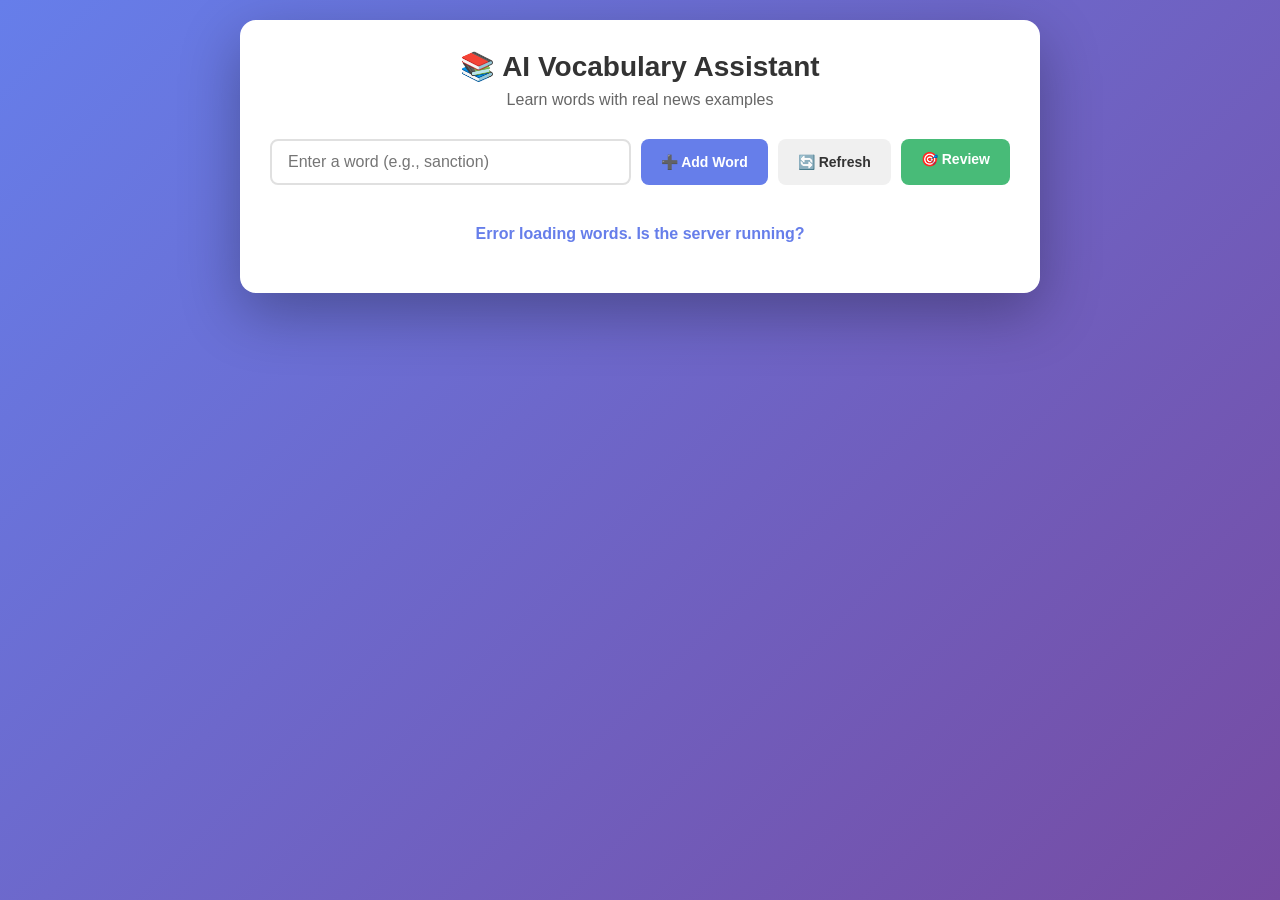
==== frontend/index.html @ 3e0038eb "Initial commit - AI Vocab Assistant" ====
<!DOCTYPE html>
<html lang="en">
<head>
    <meta charset="UTF-8">
    <meta name="viewport" content="width=device-width, initial-scale=1.0">
    <title>AI Vocabulary Assistant</title>
    <link rel="stylesheet" href="style.css">
</head>
<body>
    <div class="container">
        <header>
            <h1>📚 AI Vocabulary Assistant</h1>
            <p>Learn words with real news examples</p>
        </header>
        
        <div class="add-section">
            <input type="text" id="wordInput" placeholder="Enter a word (e.g., sanction)" />
            <button onclick="addWord()">➕ Add Word</button>
            <button onclick="loadWords()">🔄 Refresh</button>
            <a href="review.html" class="btn-review">🎯 Review</a>
        </div>
        
        <div id="loading" class="loading hidden">Searching real news sources...</div>
        
        <div id="wordList" class="word-list">
            <!-- Words loaded dynamically -->
        </div>
    </div>
    
    <script src="app.js"></script>
</body>
</html>
---- frontend/style.css ----
* { margin: 0; padding: 0; box-sizing: border-box; }

body {
    font-family: -apple-system, BlinkMacSystemFont, 'Segoe UI', Roboto, sans-serif;
    background: linear-gradient(135deg, #667eea 0%, #764ba2 100%);
    min-height: 100vh;
    padding: 20px;
}

.container {
    max-width: 800px;
    margin: 0 auto;
    background: white;
    border-radius: 16px;
    padding: 30px;
    box-shadow: 0 20px 60px rgba(0,0,0,0.3);
}

header {
    text-align: center;
    margin-bottom: 30px;
}

header h1 { font-size: 28px; color: #333; margin-bottom: 8px; }
header p { color: #666; }

.add-section {
    display: flex;
    gap: 10px;
    margin-bottom: 20px;
    flex-wrap: wrap;
}

.add-section input {
    flex: 1;
    min-width: 200px;
    padding: 12px 16px;
    border: 2px solid #e0e0e0;
    border-radius: 8px;
    font-size: 16px;
}

.add-section button, .btn-review {
    padding: 12px 20px;
    border: none;
    border-radius: 8px;
    cursor: pointer;
    font-size: 14px;
    font-weight: 600;
    text-decoration: none;
    display: inline-block;
}

.add-section button:first-of-type { background: #667eea; color: white; }
.add-section button:nth-of-type(2) { background: #f0f0f0; color: #333; }
.btn-review { background: #48bb78; color: white; }

.loading {
    text-align: center;
    padding: 20px;
    color: #667eea;
    font-weight: 600;
}

.hidden { display: none !important; }

.word-list {
    display: grid;
    gap: 16px;
}

.word-card {
    border: 1px solid #e0e0e0;
    border-radius: 12px;
    padding: 20px;
    transition: transform 0.2s, box-shadow 0.2s;
    cursor: pointer;
}

.word-card:hover {
    transform: translateY(-2px);
    box-shadow: 0 8px 25px rgba(0,0,0,0.1);
}

.word-card h2 {
    font-size: 22px;
    color: #333;
    margin-bottom: 4px;
}

.phonetic {
    color: #667eea;
    font-family: 'Courier New', monospace;
    font-size: 14px;
}

.pos {
    display: inline-block;
    background: #f0f0f0;
    padding: 2px 8px;
    border-radius: 4px;
    font-size: 12px;
    color: #666;
    margin: 4px 0;
}

.meaning {
    color: #555;
    margin: 8px 0;
    font-size: 15px;
}

.example {
    font-style: italic;
    color: #444;
    margin: 10px 0;
    padding-left: 12px;
    border-left: 3px solid #667eea;
}

.translation {
    color: #764ba2;
    font-size: 14px;
    margin-bottom: 8px;
}

.source-link {
    color: #667eea;
    text-decoration: none;
    font-size: 13px;
}

.source-link:hover { text-decoration: underline; }

.back-link {
    display: inline-block;
    margin-bottom: 20px;
    color: #667eea;
    text-decoration: none;
    font-weight: 600;
}

.word-detail .section {
    margin: 20px 0;
    padding: 16px;
    background: #f8f9fa;
    border-radius: 8px;
}

.word-detail .section h3 {
    font-size: 16px;
    color: #333;
    margin-bottom: 10px;
}

.word-detail ul { padding-left: 20px; }
.word-detail li { margin: 4px 0; color: #555; }

.btn-delete {
    background: #fc8181;
    color: white;
    border: none;
    padding: 10px 20px;
    border-radius: 8px;
    cursor: pointer;
    margin-top: 20px;
}

.review-container { text-align: center; }

.review-card {
    background: #f8f9fa;
    border-radius: 16px;
    padding: 40px 30px;
    margin-bottom: 20px;
}

.review-card h2 { font-size: 36px; color: #333; margin-bottom: 10px; }
.review-card .example { font-size: 18px; color: #555; margin: 20px 0; }

.review-actions {
    display: flex;
    gap: 15px;
    justify-content: center;
    margin-top: 20px;
}

.btn-reveal {
    background: #667eea;
    color: white;
    border: none;
    padding: 14px 40px;
    border-radius: 8px;
    font-size: 16px;
    cursor: pointer;
}

.btn-hard {
    background: #fc8181;
    color: white;
    border: none;
    padding: 12px 30px;
    border-radius: 8px;
    cursor: pointer;
    font-size: 16px;
}

.btn-easy {
    background: #48bb78;
    color: white;
    border: none;
    padding: 12px 30px;
    border-radius: 8px;
    cursor: pointer;
    font-size: 16px;
}

.progress { color: #666; font-size: 14px; margin-top: 10px; }

.done {
    font-size: 24px;
    color: #48bb78;
    padding: 40px;
    text-align: center;
}

@media (max-width: 600px) {
    body { padding: 10px; }
    .container { padding: 20px; border-radius: 12px; }
    header h1 { font-size: 22px; }
    .add-section { flex-direction: column; }
    .add-section input { width: 100%; }
    .review-card { padding: 30px 20px; }
    .review-card h2 { font-size: 28px; }
    .review-actions { flex-direction: column; }
    .btn-hard, .btn-easy { width: 100%; }
}
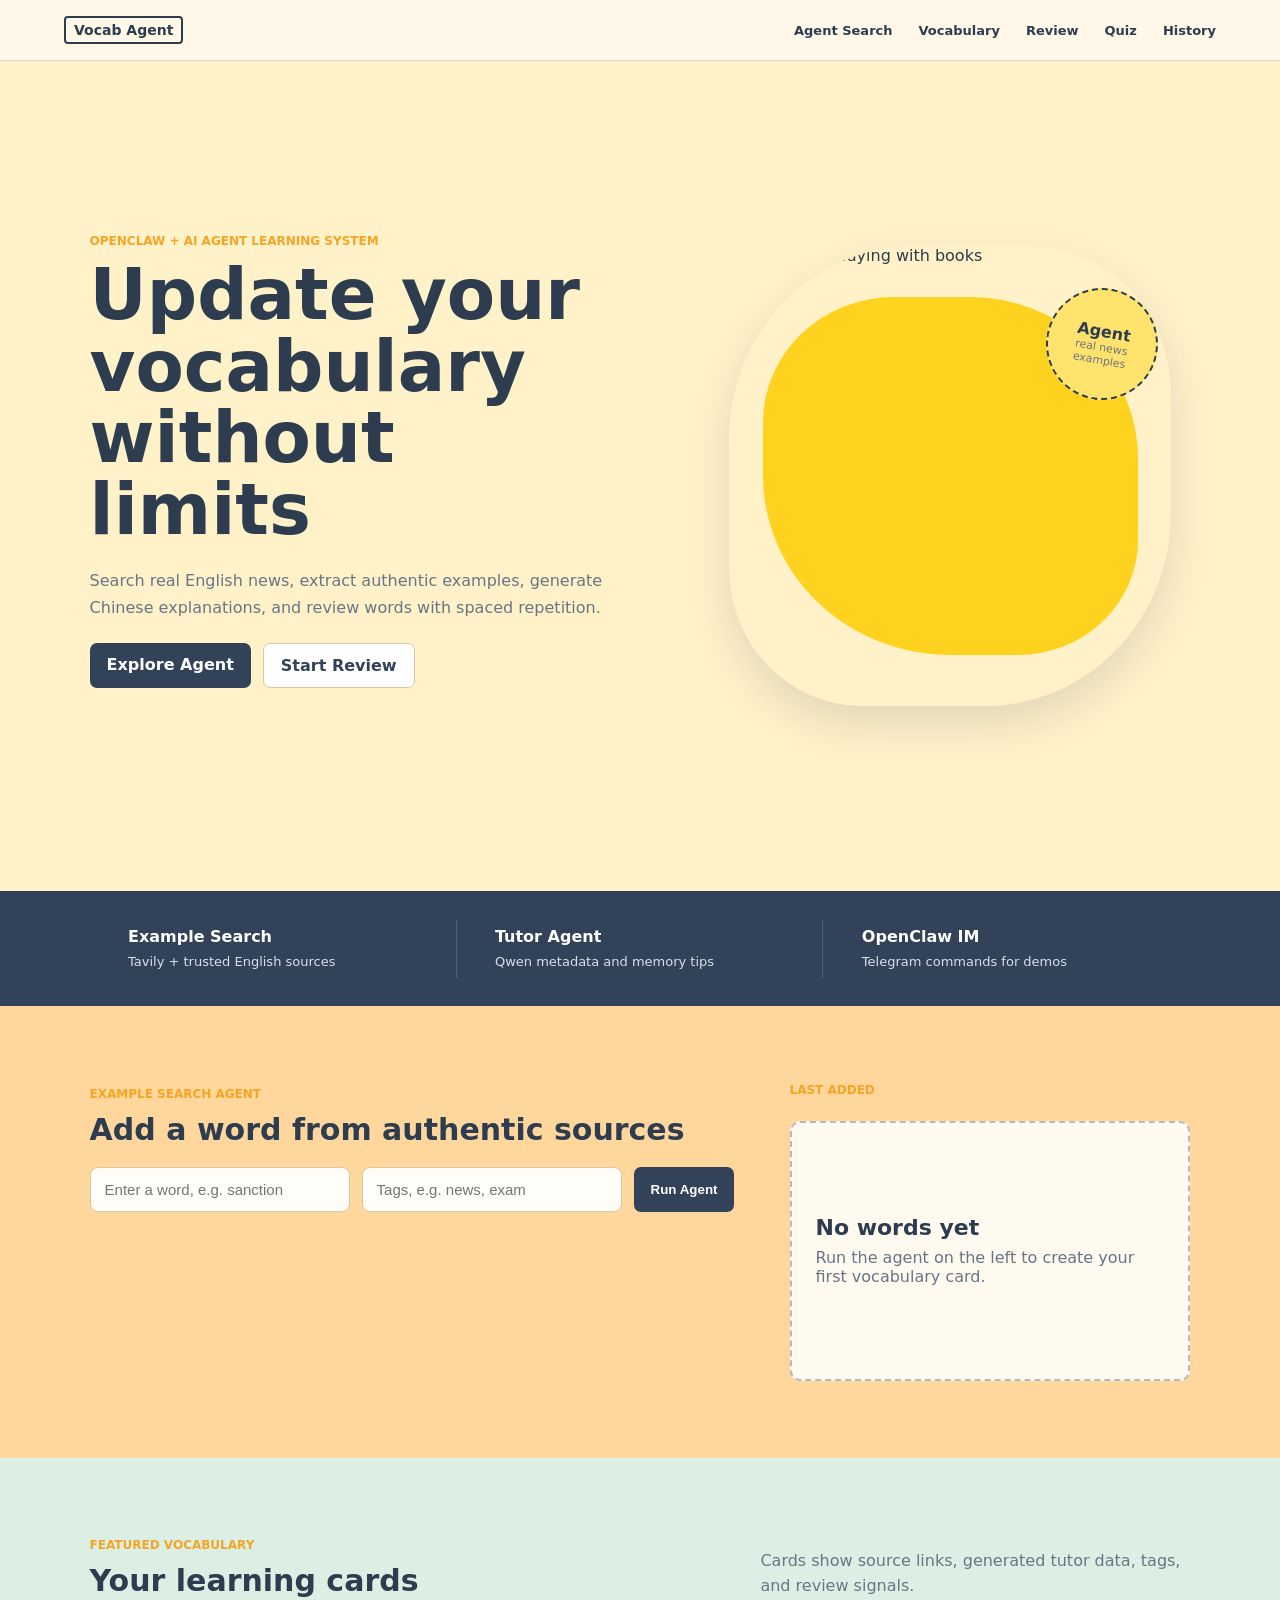
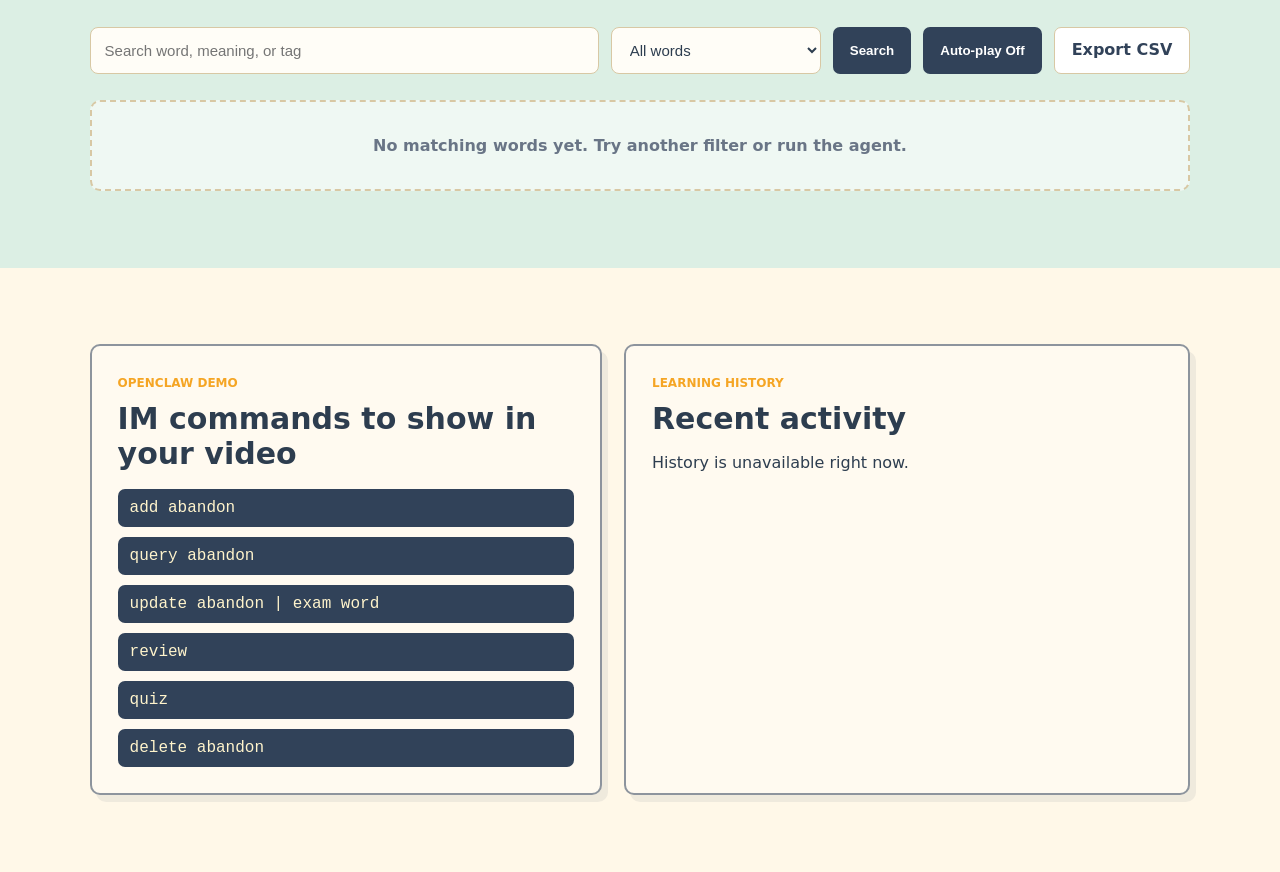
==== commit c9afc78a: "Complete OpenClaw AI vocabulary assistant" ====
--- a/frontend/index.html
+++ b/frontend/index.html
@@ -4,29 +4,130 @@
     <meta charset="UTF-8">
     <meta name="viewport" content="width=device-width, initial-scale=1.0">
     <title>AI Vocabulary Assistant</title>
-    <link rel="stylesheet" href="style.css">
+    <link rel="stylesheet" href="assets/css/style.css">
 </head>
 <body>
-    <div class="container">
-        <header>
-            <h1>📚 AI Vocabulary Assistant</h1>
-            <p>Learn words with real news examples</p>
-        </header>
-        
-        <div class="add-section">
-            <input type="text" id="wordInput" placeholder="Enter a word (e.g., sanction)" />
-            <button onclick="addWord()">➕ Add Word</button>
-            <button onclick="loadWords()">🔄 Refresh</button>
-            <a href="review.html" class="btn-review">🎯 Review</a>
+    <nav class="top-nav">
+        <a class="brand" href="index.html">Vocab Agent</a>
+        <div class="nav-links" id="navLinks">
+            <a href="#agent">Agent Search</a>
+            <a href="#vocabulary">Vocabulary</a>
+            <a href="review.html">Review</a>
+            <a href="quiz.html">Quiz</a>
+            <a href="history.html">History</a>
         </div>
-        
-        <div id="loading" class="loading hidden">Searching real news sources...</div>
-        
-        <div id="wordList" class="word-list">
-            <!-- Words loaded dynamically -->
-        </div>
-    </div>
-    
-    <script src="app.js"></script>
+        <button class="menu-button" onclick="toggleMenu()">Menu</button>
+    </nav>
+
+    <main>
+        <section class="hero">
+            <div class="hero-copy">
+                <span class="eyebrow">OpenClaw + AI Agent learning system</span>
+                <h1>Update your vocabulary without limits</h1>
+                <p>Search real English news, extract authentic examples, generate Chinese explanations, and review words with spaced repetition.</p>
+                <div class="hero-actions">
+                    <a href="#agent" class="primary-link">Explore Agent</a>
+                    <a href="review.html" class="secondary-link">Start Review</a>
+                </div>
+                <div class="hero-metrics" id="stats">
+                    <!-- Stats loaded dynamically -->
+                </div>
+            </div>
+            <div class="hero-visual" aria-label="Student learning vocabulary">
+                <img src="https://images.unsplash.com/photo-1522202176988-66273c2fd55f?auto=format&fit=crop&w=700&q=80" alt="Students studying with books">
+                <div class="hero-badge">
+                    <strong>Agent</strong>
+                    <span>real news examples</span>
+                </div>
+            </div>
+        </section>
+
+        <section class="feature-strip">
+            <article>
+                <strong>Example Search</strong>
+                <span>Tavily + trusted English sources</span>
+            </article>
+            <article>
+                <strong>Tutor Agent</strong>
+                <span>Qwen metadata and memory tips</span>
+            </article>
+            <article>
+                <strong>OpenClaw IM</strong>
+                <span>Telegram commands for demos</span>
+            </article>
+        </section>
+
+        <section id="agent" class="agent-panel">
+            <div class="agent-left">
+                <div>
+                    <span class="eyebrow">Example Search Agent</span>
+                    <h2>Add a word from authentic sources</h2>
+                </div>
+                <div class="agent-form">
+                    <input type="text" id="wordInput" placeholder="Enter a word, e.g. sanction">
+                    <input type="text" id="tagInput" placeholder="Tags, e.g. news, exam">
+                    <button onclick="addWord()">Run Agent</button>
+                </div>
+                <div id="loading" class="agent-loading hidden">
+                    <span></span>
+                    Searching English sources and generating tutor data...
+                </div>
+            </div>
+            <div class="latest-word-panel">
+                <span class="eyebrow">Last added</span>
+                <div id="latestWordCard" class="latest-word-card">
+                    <!-- Latest word loaded dynamically -->
+                </div>
+            </div>
+        </section>
+ 
+
+        <section id="vocabulary" class="featured-section">
+            <div class="section-heading split">
+                <div>
+                    <span class="eyebrow">Featured vocabulary</span>
+                    <h2>Your learning cards</h2>
+                </div>
+                <p>Cards show source links, generated tutor data, tags, and review signals.</p>
+            </div>
+            <div class="toolbar vocabulary-toolbar">
+                <input type="search" id="searchInput" placeholder="Search word, meaning, or tag">
+                <select id="filterSelect" onchange="loadWords()">
+                    <option value="">All words</option>
+                    <option value="favorite">Favorites</option>
+                    <option value="hard">Hard words</option>
+                    <option value="fallback">AI fallback examples</option>
+                </select>
+                <button onclick="loadWords()">Search</button>
+                <button onclick="toggleAutoplay()" id="autoplayBtn">Auto-play Off</button>
+                <a class="export-link" href="/api/vocab/export.csv">Export CSV</a>
+            </div>
+            <div id="wordList" class="word-list">
+                <!-- Words loaded dynamically -->
+            </div>
+        </section>
+
+        <section class="demo-grid">
+            <article class="command-card">
+                <span class="eyebrow">OpenClaw demo</span>
+                <h2>IM commands to show in your video</h2>
+                <div class="command-list">
+                    <code>add abandon</code>
+                    <code>query abandon</code>
+                    <code>update abandon | exam word</code>
+                    <code>review</code>
+                    <code>quiz</code>
+                    <code>delete abandon</code>
+                </div>
+            </article>
+            <article class="history-card">
+                <span class="eyebrow">Learning history</span>
+                <h2>Recent activity</h2>
+                <div id="historyPreview" class="history-list">Loading records...</div>
+            </article>
+        </section>
+    </main>
+
+    <script src="assets/js/app.js"></script>
 </body>
-</html>+</html>
--- a/frontend/assets/css/style.css
+++ b/frontend/assets/css/style.css
@@ -0,0 +1,936 @@
+* { box-sizing: border-box; margin: 0; padding: 0; }
+
+:root {
+    --cream: #fff1c8;
+    --cream-soft: #fff8e8;
+    --peach: #ffd79d;
+    --mint: #dcefe4;
+    --ink: #2d3d4f;
+    --muted: #697586;
+    --line: #d8c8a4;
+    --navy: #314259;
+    --orange: #f5a524;
+    --yellow: #ffd21f;
+    --card: #fffaf0;
+    --green: #2f8f68;
+    --red: #c84f4f;
+    --shadow: 0 18px 40px rgba(49, 66, 89, 0.14);
+}
+
+html { scroll-behavior: smooth; }
+
+body {
+    font-family: Inter, ui-sans-serif, system-ui, -apple-system, BlinkMacSystemFont, "Segoe UI", sans-serif;
+    background: var(--cream-soft);
+    color: var(--ink);
+    min-height: 100vh;
+}
+
+a { color: inherit; }
+
+.top-nav {
+    position: sticky;
+    top: 0;
+    z-index: 20;
+    width: 100%;
+    margin: 0;
+    padding: 16px clamp(24px, 5vw, 96px);
+    display: flex;
+    align-items: center;
+    justify-content: space-between;
+    border: 0;
+    border-bottom: 1px solid rgba(49, 66, 89, 0.18);
+    border-radius: 0;
+    background: rgba(255, 248, 232, 0.95);
+    backdrop-filter: blur(12px);
+}
+
+.brand {
+    font-weight: 900;
+    text-decoration: none;
+    border: 2px solid var(--ink);
+    border-radius: 4px;
+    padding: 4px 8px;
+    font-size: 14px;
+}
+
+.nav-links {
+    display: flex;
+    gap: 26px;
+    align-items: center;
+    font-size: 13px;
+    font-weight: 700;
+}
+
+.nav-links a {
+    text-decoration: none;
+}
+
+.menu-button {
+    display: none;
+}
+
+main {
+    width: 100%;
+    margin: 0;
+    overflow: hidden;
+    border-radius: 0;
+    background: var(--cream-soft);
+}
+
+.hero {
+    min-height: calc(100vh - 70px);
+    display: grid;
+    grid-template-columns: minmax(0, 1.05fr) minmax(420px, 0.95fr);
+    gap: clamp(36px, 7vw, 110px);
+    align-items: center;
+    padding: clamp(48px, 7vw, 92px) clamp(24px, 7vw, 120px);
+    background: var(--cream);
+}
+
+.hero-copy {
+    animation: fadeUp 0.55s ease both;
+}
+
+.eyebrow {
+    display: inline-block;
+    color: var(--orange);
+    font-size: 12px;
+    text-transform: uppercase;
+    letter-spacing: 0;
+    font-weight: 900;
+    margin-bottom: 12px;
+}
+
+.hero h1 {
+    max-width: 680px;
+    font-size: clamp(46px, 5.5vw, 86px);
+    line-height: 1.02;
+    letter-spacing: 0;
+    margin-bottom: 20px;
+}
+
+.hero p {
+    color: var(--muted);
+    line-height: 1.7;
+    max-width: 720px;
+    margin-bottom: 22px;
+}
+
+.hero-actions {
+    display: flex;
+    gap: 12px;
+    margin-bottom: 34px;
+    flex-wrap: wrap;
+}
+
+.primary-link,
+.secondary-link,
+button,
+.export-link {
+    border: 0;
+    border-radius: 7px;
+    padding: 12px 17px;
+    font-weight: 900;
+    text-decoration: none;
+    cursor: pointer;
+    transition: transform 0.2s ease, box-shadow 0.2s ease, background 0.2s ease;
+    white-space: nowrap;
+}
+
+.primary-link,
+button {
+    background: var(--navy);
+    color: white;
+}
+
+.secondary-link,
+.export-link {
+    background: white;
+    color: var(--navy);
+    border: 1px solid var(--line);
+}
+
+button:hover,
+.primary-link:hover,
+.secondary-link:hover,
+.export-link:hover {
+    transform: translateY(-2px);
+    box-shadow: 0 10px 22px rgba(49, 66, 89, 0.18);
+}
+
+.hero-metrics {
+    display: grid;
+    grid-template-columns: repeat(4, minmax(0, 1fr));
+    gap: 18px;
+}
+
+.hero-metrics div {
+    min-width: 0;
+}
+
+.hero-metrics strong {
+    display: block;
+    font-size: 22px;
+}
+
+.hero-metrics span {
+    color: var(--muted);
+    font-size: 12px;
+}
+
+.hero-visual {
+    position: relative;
+    min-height: 380px;
+    display: grid;
+    place-items: center;
+}
+
+.hero-visual::before {
+    content: "";
+    position: absolute;
+    width: 78%;
+    height: 78%;
+    background: var(--yellow);
+    border-radius: 35% 45% 32% 50%;
+}
+
+.hero-visual img {
+    position: relative;
+    width: min(560px, 92%);
+    height: min(460px, 52vh);
+    object-fit: cover;
+    border-radius: 42% 32% 42% 30%;
+    box-shadow: var(--shadow);
+}
+
+.hero-badge {
+    position: absolute;
+    right: 32px;
+    top: 42px;
+    width: 112px;
+    height: 112px;
+    border-radius: 999px;
+    border: 2px dashed var(--ink);
+    background: #ffe36c;
+    display: grid;
+    place-content: center;
+    text-align: center;
+    transform: rotate(10deg);
+}
+
+.hero-badge strong {
+    font-size: 16px;
+}
+
+.hero-badge span {
+    font-size: 11px;
+    color: var(--muted);
+}
+
+.feature-strip {
+    display: grid;
+    grid-template-columns: repeat(3, 1fr);
+    gap: 0;
+    background: var(--navy);
+    color: white;
+    padding: 28px clamp(24px, 7vw, 120px);
+}
+
+.feature-strip article {
+    padding: 8px clamp(18px, 3vw, 48px);
+    border-right: 1px solid rgba(255,255,255,0.16);
+}
+
+.feature-strip article:last-child { border-right: 0; }
+.feature-strip strong { display: block; margin-bottom: 5px; }
+.feature-strip span { color: #d8e0ea; font-size: 13px; }
+
+.agent-panel,
+.category-band,
+.featured-section,
+.demo-grid {
+    padding: clamp(48px, 6vw, 86px) clamp(24px, 7vw, 120px);
+}
+
+.agent-panel {
+    display: grid;
+    grid-template-columns: minmax(320px, 0.92fr) minmax(300px, 0.58fr);
+    gap: clamp(28px, 5vw, 72px);
+    align-items: start;
+    background: var(--peach);
+}
+
+.agent-left {
+    display: grid;
+    align-content: center;
+    gap: 20px;
+}
+
+.agent-panel h2,
+.section-heading h2,
+.command-card h2,
+.history-card h2 {
+    font-size: 30px;
+    line-height: 1.15;
+}
+
+.agent-form,
+.toolbar {
+    display: grid;
+    grid-template-columns: minmax(260px, 1fr) 260px auto;
+    gap: 12px;
+}
+
+.toolbar {
+    grid-template-columns: minmax(260px, 1fr) 210px auto auto auto;
+}
+
+.agent-form {
+    justify-self: stretch;
+    width: min(100%, 980px);
+}
+
+.latest-word-panel {
+    display: grid;
+    align-content: start;
+    gap: 12px;
+}
+
+.latest-word-card {
+    min-height: 100%;
+}
+
+.latest-preview-card {
+    min-height: 100%;
+}
+
+.empty-latest-card {
+    min-height: 260px;
+    display: grid;
+    align-content: center;
+    gap: 8px;
+    padding: 24px;
+    background: var(--card);
+    border: 2px dashed rgba(49, 66, 89, 0.35);
+    border-radius: 10px;
+    color: var(--muted);
+}
+
+.empty-latest-card strong {
+    color: var(--ink);
+    font-size: 22px;
+}
+
+.vocabulary-toolbar {
+    margin: 0 0 26px;
+}
+
+input,
+select,
+textarea {
+    width: 100%;
+    border: 1px solid var(--line);
+    border-radius: 8px;
+    background: #fffdf7;
+    color: var(--ink);
+    padding: 13px 14px;
+    font-size: 15px;
+}
+
+textarea {
+    min-height: 92px;
+    resize: vertical;
+}
+
+.agent-loading {
+    display: flex;
+    align-items: center;
+    gap: 10px;
+    font-weight: 800;
+    color: var(--navy);
+}
+
+.agent-loading span {
+    width: 18px;
+    height: 18px;
+    border: 3px solid rgba(49,66,89,0.25);
+    border-top-color: var(--navy);
+    border-radius: 999px;
+    animation: spin 0.8s linear infinite;
+}
+
+.hidden { display: none !important; }
+
+.category-band {
+    background: #ffd7a0;
+    padding-top: 42px;
+    padding-bottom: 42px;
+}
+
+.section-heading {
+    text-align: center;
+    margin-bottom: 28px;
+}
+
+.section-heading.split {
+    display: flex;
+    justify-content: space-between;
+    align-items: end;
+    text-align: left;
+    gap: 24px;
+}
+
+.section-heading.split p {
+    max-width: 430px;
+    color: var(--muted);
+    line-height: 1.6;
+}
+
+.featured-section {
+    background: var(--mint);
+}
+
+.word-list {
+    display: grid;
+    grid-template-columns: repeat(auto-fit, minmax(300px, 1fr));
+    gap: 20px;
+}
+
+.word-card,
+.command-card,
+.history-card,
+.detail-card,
+.review-card,
+.quiz-card {
+    background: var(--card);
+    border: 2px solid rgba(49, 66, 89, 0.55);
+    border-radius: 10px;
+    box-shadow: 6px 7px 0 rgba(49, 66, 89, 0.08);
+}
+
+.word-card {
+    min-height: 300px;
+    padding: 22px;
+    cursor: pointer;
+    transition: transform 0.2s ease, box-shadow 0.2s ease;
+}
+
+.word-card:hover {
+    transform: translateY(-5px);
+    box-shadow: 9px 12px 0 rgba(49, 66, 89, 0.12);
+}
+
+.card-topline {
+    display: flex;
+    justify-content: space-between;
+    align-items: start;
+    gap: 12px;
+    margin-bottom: 12px;
+}
+
+.word-card h3,
+.detail-card h1 {
+    font-size: 24px;
+}
+
+.phonetic {
+    color: var(--orange);
+    font-size: 14px;
+    font-family: "Courier New", monospace;
+}
+
+.meta-row {
+    display: flex;
+    flex-wrap: wrap;
+    gap: 6px;
+    margin-top: 8px;
+}
+
+.meta-row span,
+.tag-row span {
+    display: inline-flex;
+    align-items: center;
+    border: 1px solid var(--line);
+    border-radius: 999px;
+    padding: 4px 8px;
+    font-size: 12px;
+    font-weight: 800;
+    color: var(--navy);
+    background: white;
+}
+
+.meaning {
+    font-weight: 900;
+    margin: 8px 0;
+}
+
+.english-definition,
+.translation,
+.source-warning {
+    color: var(--muted);
+    font-size: 14px;
+    line-height: 1.55;
+}
+
+.example {
+    margin: 14px 0;
+    padding-left: 12px;
+    border-left: 3px solid var(--orange);
+    color: #35475a;
+    font-style: italic;
+    line-height: 1.6;
+}
+
+.tag-row {
+    display: flex;
+    flex-wrap: wrap;
+    gap: 6px;
+    margin: 14px 0;
+}
+
+.card-footer {
+    margin-top: auto;
+}
+
+.source-link {
+    color: var(--navy);
+    font-weight: 900;
+    font-size: 13px;
+}
+
+.small-button {
+    padding: 8px 10px;
+    font-size: 12px;
+    background: white;
+    color: var(--navy);
+    border: 1px solid var(--line);
+}
+
+.demo-grid {
+    display: grid;
+    grid-template-columns: minmax(0, 0.95fr) minmax(0, 1.05fr);
+    gap: 22px;
+    background: var(--cream-soft);
+}
+
+.command-card,
+.history-card {
+    padding: 26px;
+}
+
+.command-list {
+    display: grid;
+    gap: 10px;
+    margin-top: 18px;
+}
+
+code {
+    background: var(--navy);
+    color: #fff4cc;
+    border-radius: 7px;
+    padding: 10px 12px;
+    font-family: "Courier New", monospace;
+}
+
+.history-list {
+    display: grid;
+    gap: 9px;
+    margin-top: 16px;
+}
+
+.history-item {
+    display: grid;
+    grid-template-columns: 1fr auto auto;
+    gap: 10px;
+    align-items: center;
+    padding: 10px;
+    border-radius: 8px;
+    background: white;
+    border: 1px solid var(--line);
+    color: var(--muted);
+    font-size: 13px;
+}
+
+.history-item strong {
+    color: var(--ink);
+    text-transform: capitalize;
+}
+
+.page-shell {
+    width: 100%;
+    min-height: 100vh;
+    margin: 0;
+    padding: clamp(24px, 5vw, 80px);
+    border-radius: 0;
+    background: var(--cream-soft);
+}
+
+.word-detail-shell {
+    height: 100vh;
+    overflow: hidden;
+    display: grid;
+    grid-template-rows: auto minmax(0, 1fr);
+}
+
+.word-detail-layout {
+    min-height: 0;
+    display: grid;
+    grid-template-columns: minmax(0, 1fr) minmax(320px, 390px);
+    gap: 24px;
+}
+
+.word-detail-main {
+    min-height: 0;
+    overflow: auto;
+    padding-right: 4px;
+    scrollbar-width: none;
+}
+
+.word-detail-main::-webkit-scrollbar {
+    width: 0;
+    height: 0;
+}
+
+.sticky-detail-card {
+    min-height: 100%;
+}
+
+.compact-detail-grid {
+    grid-template-columns: repeat(2, minmax(0, 1fr));
+}
+
+.word-side-panel {
+    min-height: 0;
+    display: grid;
+    grid-template-rows: auto minmax(0, 1fr);
+    background: var(--peach);
+    border: 2px solid rgba(49, 66, 89, 0.45);
+    border-radius: 12px;
+    box-shadow: 6px 7px 0 rgba(49, 66, 89, 0.08);
+    overflow: hidden;
+}
+
+.side-panel-header {
+    padding: 20px;
+    border-bottom: 1px solid rgba(49, 66, 89, 0.16);
+    background: rgba(255, 250, 240, 0.58);
+}
+
+.side-panel-header h2 {
+    font-size: 22px;
+    margin-bottom: 14px;
+}
+
+.word-side-list {
+    min-height: 0;
+    overflow-y: auto;
+    display: grid;
+    align-content: start;
+    gap: 12px;
+    padding: 18px;
+    scrollbar-width: none;
+}
+
+.word-side-list::-webkit-scrollbar {
+    width: 0;
+    height: 0;
+}
+
+.side-word-card {
+    width: 100%;
+    display: grid;
+    gap: 6px;
+    text-align: left;
+    background: var(--card);
+    color: var(--ink);
+    border: 2px solid rgba(49, 66, 89, 0.35);
+    border-radius: 10px;
+    padding: 14px;
+    box-shadow: 4px 5px 0 rgba(49, 66, 89, 0.07);
+    white-space: normal;
+}
+
+.side-word-card:hover,
+.side-word-card.active {
+    background: var(--cream);
+    border-color: var(--navy);
+    transform: translateY(-2px);
+}
+
+.side-word-title {
+    font-size: 18px;
+    font-weight: 900;
+}
+
+.side-word-meaning {
+    color: var(--muted);
+    font-size: 14px;
+    line-height: 1.45;
+}
+
+.side-word-meta {
+    color: var(--orange);
+    font-size: 12px;
+    font-weight: 900;
+}
+
+.page-header {
+    display: flex;
+    justify-content: space-between;
+    align-items: center;
+    gap: 18px;
+    margin-bottom: 22px;
+}
+
+.page-header h1 {
+    font-size: 36px;
+}
+
+.back-link {
+    color: var(--navy);
+    font-weight: 900;
+    text-decoration: none;
+}
+
+.detail-card,
+.review-card,
+.quiz-card {
+    padding: 28px;
+}
+
+.detail-grid {
+    display: grid;
+    grid-template-columns: repeat(2, minmax(0, 1fr));
+    gap: 18px;
+    margin-top: 20px;
+    margin-bottom: 20px;
+}
+
+.section-card {
+    background: white;
+    border: 1px solid var(--line);
+    border-radius: 10px;
+    padding: 18px;
+}
+
+.edit-form {
+    display: grid;
+    gap: 12px;
+}
+
+.edit-form label {
+    display: grid;
+    gap: 6px;
+    color: var(--muted);
+    font-size: 13px;
+    font-weight: 900;
+}
+
+.danger-button {
+    background: var(--red);
+}
+
+.success-button {
+    background: var(--green);
+}
+
+.btn-hard {
+    background: var(--red);
+}
+
+.btn-easy {
+    background: var(--green);
+}
+
+.btn-reveal,
+.btn-secondary {
+    background: var(--navy);
+    color: white;
+}
+
+.review-container {
+    margin-top: 18px;
+}
+
+.word-back {
+    margin-top: 14px;
+}
+
+.empty-state {
+    grid-column: 1 / -1;
+    padding: 34px;
+    text-align: center;
+    border: 2px dashed var(--line);
+    border-radius: 10px;
+    background: rgba(255,255,255,0.55);
+    color: var(--muted);
+    font-weight: 800;
+}
+
+.quiz-options {
+    display: grid;
+    gap: 12px;
+    margin-top: 18px;
+}
+
+.quiz-options button {
+    text-align: left;
+    justify-content: flex-start;
+    background: white;
+    color: var(--ink);
+    border: 1px solid var(--line);
+}
+
+@keyframes fadeUp {
+    from { opacity: 0; transform: translateY(16px); }
+    to { opacity: 1; transform: translateY(0); }
+}
+
+@keyframes spin {
+    to { transform: rotate(360deg); }
+}
+
+@media (max-width: 1100px) {
+    .top-nav {
+        top: 0;
+        margin-top: 0;
+        border-radius: 0;
+    }
+
+    main {
+        border-radius: 0;
+        margin-bottom: 0;
+    }
+
+    .hero,
+    .demo-grid,
+    .detail-grid,
+    .word-detail-layout,
+    .compact-detail-grid {
+        grid-template-columns: 1fr;
+    }
+
+    .word-detail-shell {
+        height: auto;
+        overflow: visible;
+    }
+
+    .word-detail-main,
+    .word-side-list {
+        overflow: visible;
+    }
+
+    .word-side-panel {
+        min-height: auto;
+    }
+
+    .hero,
+    .agent-panel,
+    .category-band,
+    .featured-section,
+    .demo-grid {
+        padding: 38px 24px;
+    }
+
+    .hero h1 {
+        font-size: 42px;
+    }
+
+    .feature-strip,
+    .word-list,
+    .agent-form,
+    .toolbar,
+    .agent-panel {
+        grid-template-columns: 1fr;
+    }
+
+    .agent-form,
+    .toolbar {
+        width: 100%;
+        max-width: none;
+        margin-left: 0;
+        justify-self: stretch;
+    }
+
+    .feature-strip {
+        padding: 24px;
+    }
+
+    .feature-strip article {
+        border-right: 0;
+        border-bottom: 1px solid rgba(255,255,255,0.16);
+        padding: 16px 0;
+    }
+
+    .section-heading.split {
+        display: block;
+    }
+}
+
+@media (max-width: 680px) {
+    body { background: var(--cream-soft); }
+
+    .nav-links {
+        position: absolute;
+        top: 58px;
+        right: 12px;
+        left: 12px;
+        display: grid;
+        gap: 10px;
+        padding: 16px;
+        border: 1px solid var(--line);
+        border-radius: 12px;
+        background: white;
+        box-shadow: var(--shadow);
+        transform: translateY(-12px);
+        opacity: 0;
+        pointer-events: none;
+        transition: opacity 0.2s ease, transform 0.2s ease;
+    }
+
+    .nav-links.open {
+        opacity: 1;
+        pointer-events: auto;
+        transform: translateY(0);
+    }
+
+    .menu-button {
+        display: inline-flex;
+    }
+
+    .hero {
+        padding-top: 34px;
+    }
+
+    .hero h1,
+    .page-header h1 {
+        font-size: 34px;
+    }
+
+    .hero-metrics {
+        grid-template-columns: repeat(2, 1fr);
+    }
+
+    .hero-visual img {
+        height: 280px;
+    }
+
+    .hero-badge {
+        right: 8px;
+        top: 12px;
+    }
+
+    .page-shell {
+        margin: 0;
+        border-radius: 0;
+        padding: 20px;
+    }
+
+    .page-header,
+    .card-topline,
+    .history-item {
+        display: grid;
+        grid-template-columns: 1fr;
+    }
+}
